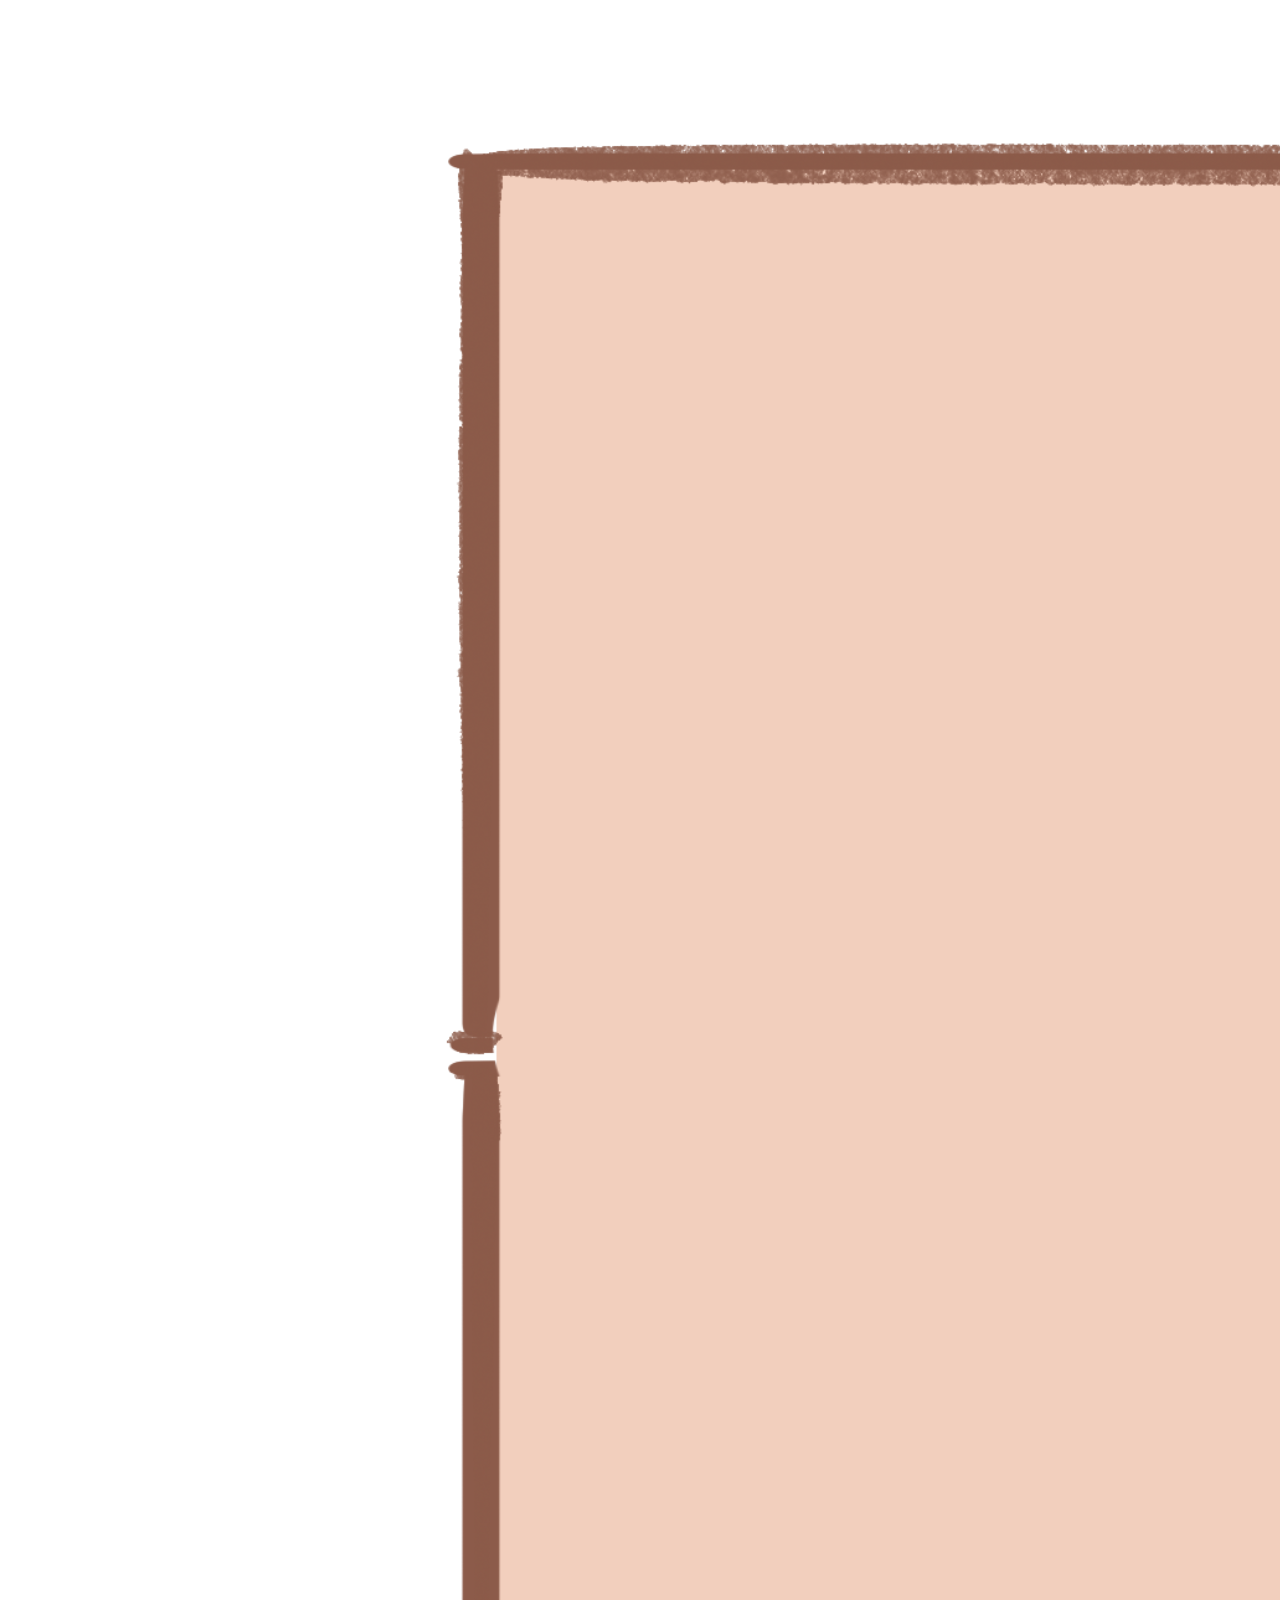
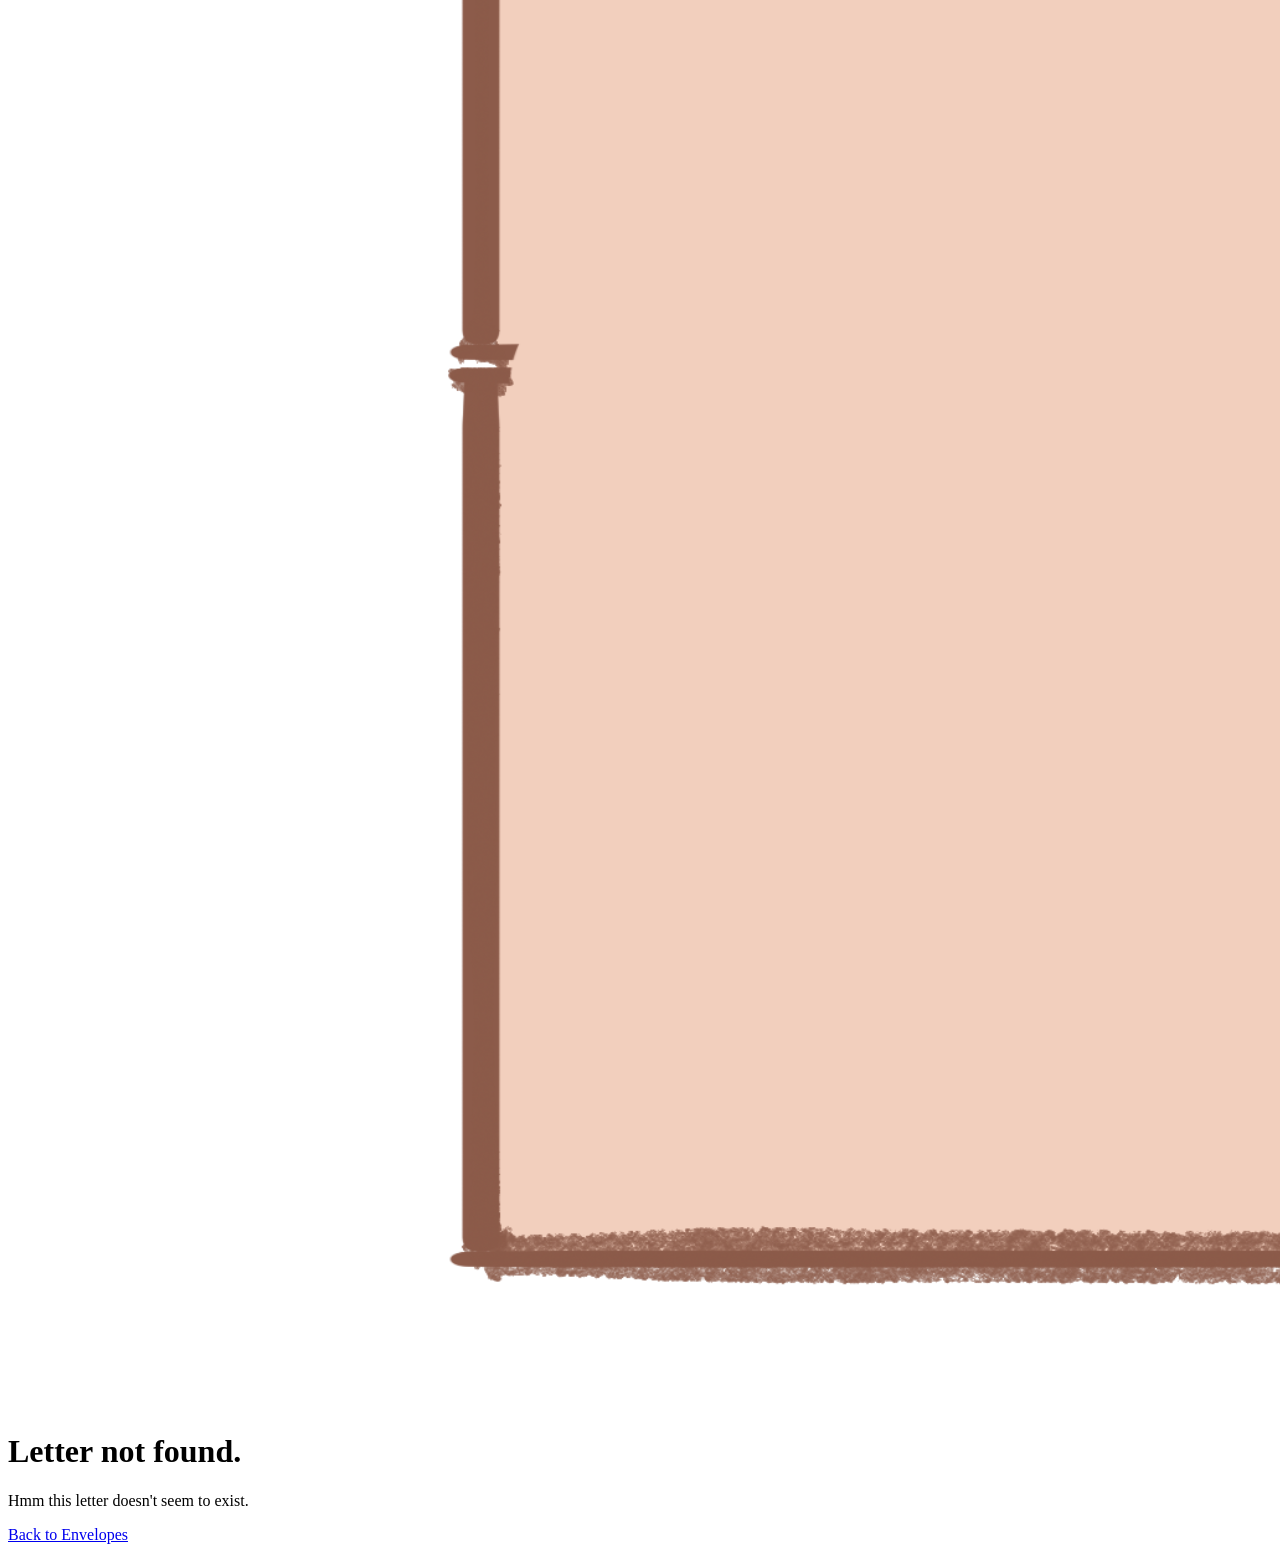
==== letter.html @ 1e5a92a3 "Starting from JS" ====
<!doctype html>
<html lang="en">
  <head>
    <meta charset="UTF-8" />
    <meta name="viewport" content="width=device-width, initial-scale=1.0" />

    <title>Your Letter</title>

    <link rel="stylesheet" href="style.css" />
  </head>
  <body>
    <main class="letter-page">
      <div class="letter-container">
        <img
          src="images/envelope-opening.GIF"
          alt="Opening Letter"
          class="opening-gif"
        />
        <div class="letter-text hidden">
          <h1 id="letter-title"></h1>
          <p id="letter-message"></p>
        </div>
      </div>
      <a href="index.html" class="back-link"> Back to Envelopes </a>
    </main>
    <script src="script.js"></script>
  </body>
</html>
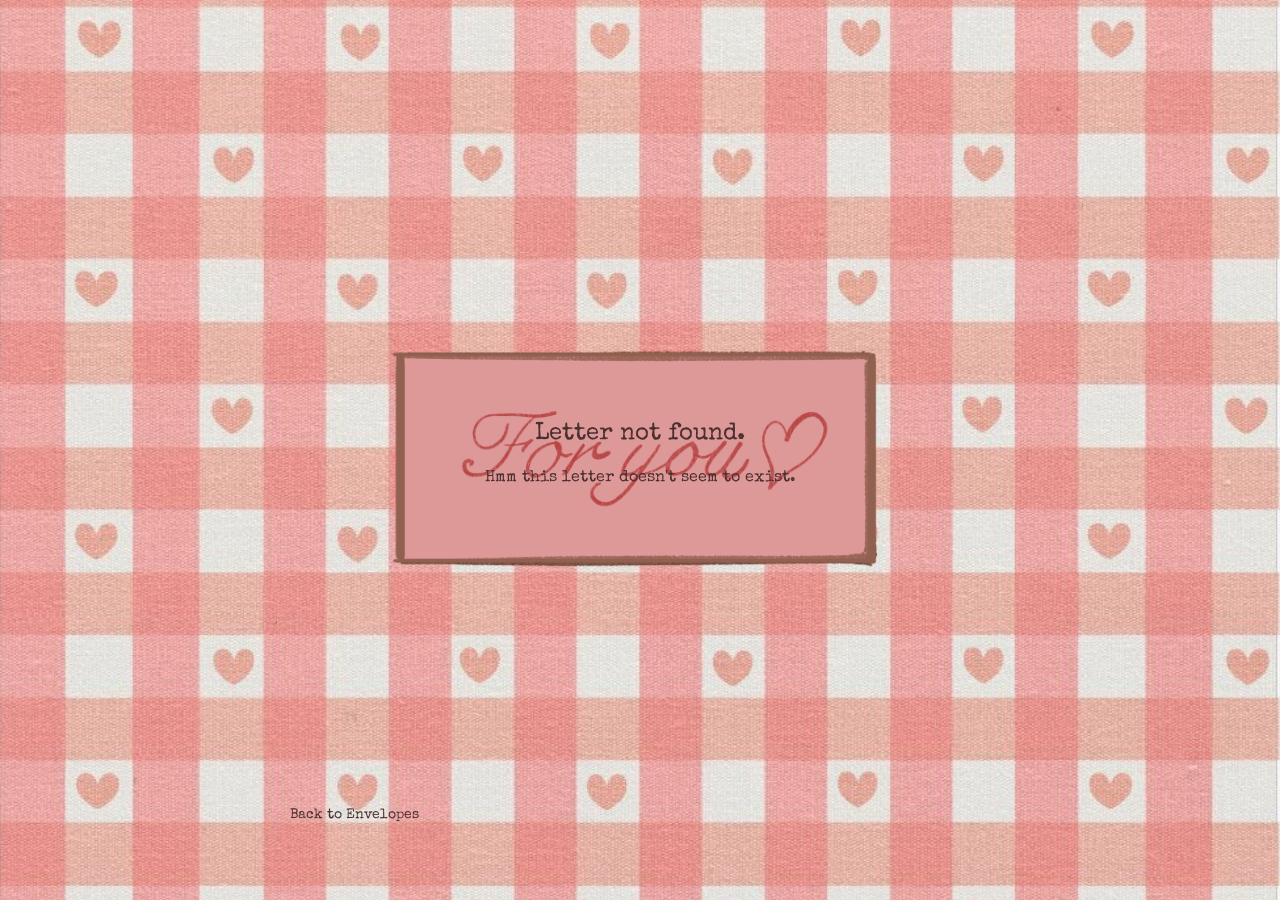
==== commit 7c72a38b: "FIXING" ====
--- a/letter.html
+++ b/letter.html
@@ -6,7 +6,7 @@
 
     <title>Your Letter</title>
 
-    <link rel="stylesheet" href="style.css" />
+    <link rel="stylesheet" href="styles.css" />
   </head>
   <body>
     <main class="letter-page">
--- a/styles.css
+++ b/styles.css
@@ -0,0 +1,266 @@
+@import url('https://fonts.googleapis.com/css2?family=Monsieur+La+Doulaise&family=Special+Elite&display=swap');
+
+* {
+    box-sizing: border-box;
+}
+
+body {
+    margin: 0;
+    min-height: 100vh;
+
+    background-image: url("images/bg.jpg");
+    background-size: cover;
+    background-position: center;
+    background-repeat: no-repeat;
+    background-attachment: fixed;
+
+    color: #4a3030;
+    font-family: "Special Elite", monospace;
+
+    display: flex;
+    align-items: center;
+    justify-content: center;
+}
+
+a {
+    color: inherit;
+}
+
+/* Home Page */
+
+.home {
+    width: 850px;
+    max-width: 90vw;
+
+    height: 780px;
+    max-height: 90vh;
+
+    background: rgba(255, 241, 243, 0.94);
+
+    border-radius: 35px;
+    padding: 60px 70px;
+
+    overflow-y: auto;
+
+    scrollbar-width: none;
+    -ms-overflow-style: none;
+}
+
+.home::-webkit-scrollbar {
+    display: none;
+}
+
+.home h1 {
+    margin: 0 0 10px;
+    font-family: "Monsieur La Doulaise", cursive;
+    font-size: 60px;
+    font-weight: 400;
+    text-align: center;
+}
+
+.home > p {
+    margin: 0 0 45px;
+    text-align: center;
+}
+
+/* Envelope Grid */
+
+.envelope-grid {
+    display: grid;
+
+    grid-template-columns: 1fr 1fr;
+
+    gap: 45px 60px;
+    width: 650px;
+    max-width: 100%;
+    margin: 0 auto;
+}
+
+.envelope {
+    width: 260px;
+    justify-self: center;
+    text-align: center;
+    text-decoration: none;
+    transition: transform 0.2s ease;
+}
+
+.envelope img {
+    display: block;
+
+    width: 250px;
+    height: 185px;
+    margin: 0 auto;
+
+    object-fit: contain;
+}
+
+.envelope p {
+    margin: 12px 0 0;
+    font-size: 17px;
+    line-height: 1.4;
+}
+
+.envelope:hover {
+    transform: translateY(-6px);
+}
+
+
+/* Letter Page */
+.letter-container {
+    position: relative;
+    width: 700px;
+    max-width: 90vw;
+    margin-top: 30px;
+}
+
+.opening-gif {
+    display: block;
+    width: 100%;
+    height: auto;
+}
+
+.letter-text {
+    position: absolute;
+    top: 50%;
+    left: 50%;
+
+    transform: translate(-50%, -50%);
+
+    width: 55%;
+
+    text-align: center;
+    opacity: 1;
+    transition: opacity 1.5s ease;
+}
+
+.letter-text.hidden {
+    opacity: 0;
+}
+
+.letter-text h1 {
+    margin: 0 0 20px;
+    font-size: 24px;
+    font-weight: normal;
+}
+
+.letter-text p {
+    margin: 0;
+    font-size: 16px;
+    line-height: 1.6;
+}
+
+.back-link {
+    margin-top: 30px;
+    font-size: 14px;
+    text-decoration: none;
+}
+
+.back-link:hover{
+    text-decoration: underline;
+}
+
+/* mobile version */
+@media (max-width: 600px) {
+
+  body {
+    padding: 20px 0;
+  }
+
+
+  /* HOME */
+
+  .home {
+    width: 90vw;
+
+    height: 80vh;
+
+    padding: 40px 15px;
+
+    border-radius: 25px;
+
+    overflow-y: auto;
+
+    /* Hide scrollbar */
+    scrollbar-width: none;
+    -ms-overflow-style: none;
+  }
+
+  .home::-webkit-scrollbar {
+    display: none;
+  }
+
+  .home h1 {
+    font-size: 42px;
+  }
+
+  .home > p {
+    margin-bottom: 30px;
+  }
+
+
+  /* ENVELOPES */
+
+  .envelope-grid {
+    width: 100%;
+
+    grid-template-columns: 1fr 1fr;
+
+    gap: 30px 0;
+
+    justify-items: center;
+  }
+
+  .envelope {
+    width: 150px;
+
+    justify-self: center;
+  }
+
+  .envelope img {
+    width: 150px;
+    height: 115px;
+  }
+
+  .envelope p {
+    margin-top: 8px;
+
+    font-size: 14px;
+  }
+
+
+  /* LETTER */
+
+  .letter-page {
+    padding: 30px 15px;
+  }
+
+  .letter-container {
+    width: 95vw;
+
+    margin-top: 20px;
+  }
+
+  .letter-text {
+    width: 55%;
+  }
+
+  .letter-text h1 {
+    margin-bottom: 12px;
+
+    font-size: 18px;
+  }
+
+  .letter-text p {
+    font-size: 12px;
+    line-height: 1.5;
+  }
+
+
+  /* BACK LINK */
+
+  .back-link {
+    margin-top: 20px;
+
+    font-size: 13px;
+  }
+}
